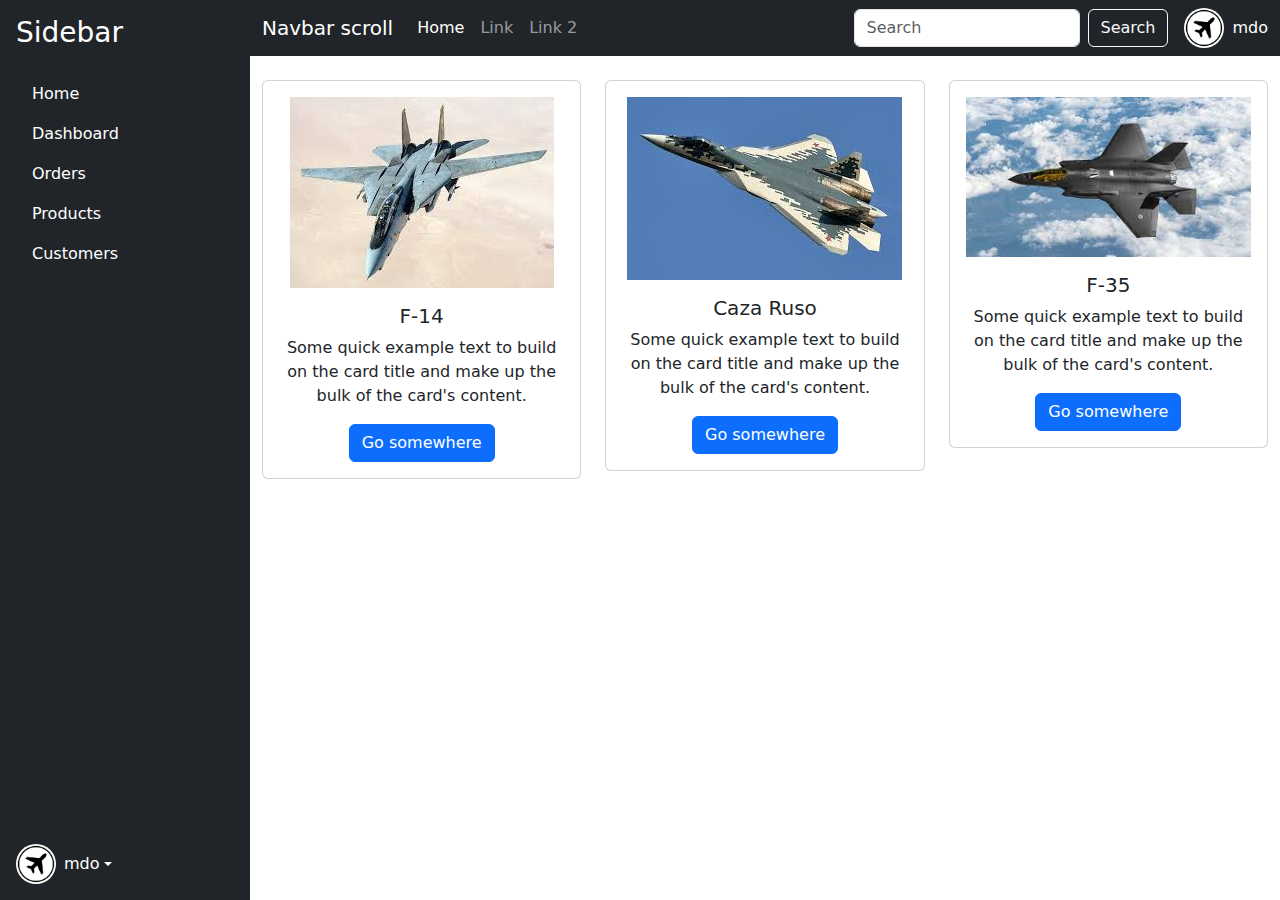
==== Unidad 4/Act_4/Act_6/index.html @ ab8a0d3b "Add files via upload" ====
<!DOCTYPE html>
<html lang="en">
  <head>
    <meta charset="UTF-8" />
    <meta name="viewport" content="width=device-width, initial-scale=1.0" />
    <title>Dashboard</title>
    <link
      href="https://cdn.jsdelivr.net/npm/bootstrap@5.3.0-alpha1/dist/css/bootstrap.min.css"
      rel="stylesheet"
    />
  </head>
  <body>
    <!-- Sidebar -->
    <div class="d-flex vh-100">
      <nav
        class="sidebar bg-dark text-white p-3 d-flex flex-column justify-content-between"
        style="min-width: 250px"
      >
        <div>
          <h3 class="pb-3">Sidebar</h3>
          <ul class="nav flex-column">
            <li class="nav-item">
              <a class="nav-link text-white active" href="#">Home</a>
            </li>
            <li class="nav-item">
              <a class="nav-link text-white" href="#">Dashboard</a>
            </li>
            <li class="nav-item">
              <a class="nav-link text-white" href="#">Orders</a>
            </li>
            <li class="nav-item">
              <a class="nav-link text-white" href="#">Products</a>
            </li>
            <li class="nav-item">
              <a class="nav-link text-white" href="#">Customers</a>
            </li>
          </ul>
        </div>

        <!-- Dropdown -->
        <div class="dropdown">
          <a
            class="nav-link dropdown-toggle text-white d-flex align-items-center"
            href="#"
            id="dropdownMenuButton"
            role="button"
            data-bs-toggle="dropdown"
            aria-expanded="false"
          >
            <!-- Icono -->
            <img
              src="icono2.png"
              alt="Icon"
              class="rounded-circle me-2"
              width="40"
              height="40"
            />
            <span class="text-white active">mdo</span>
          </a>

          <ul class="dropdown-menu" aria-labelledby="dropdownMenuButton">
            <li><a class="dropdown-item" href="#">Profile</a></li>
            <li><a class="dropdown-item" href="#">Settings</a></li>
            <li><hr class="dropdown-divider" /></li>
            <li><a class="dropdown-item" href="#">Logout</a></li>
          </ul>
        </div>
      </nav>

      <!-- Main -->
      <div class="flex-grow-1">
        <!-- Navbar -->
        <nav class="navbar navbar-expand-lg navbar-dark bg-dark">
          <div class="container-fluid">
            <a class="navbar-brand" href="#">Navbar scroll</a>
            <button
              class="navbar-toggler"
              type="button"
              data-bs-toggle="collapse"
              data-bs-target="#navbarNav"
              aria-controls="navbarNav"
              aria-expanded="false"
              aria-label="Toggle navigation"
            >
              <span class="navbar-toggler-icon"></span>
            </button>
            <div class="collapse navbar-collapse" id="navbarNav">
              <ul class="navbar-nav me-auto mb-2 mb-lg-0">
                <li class="nav-item">
                  <a class="nav-link active" aria-current="page" href="#"
                    >Home</a
                  >
                </li>
                <li class="nav-item">
                  <a class="nav-link" href="#">Link</a>
                </li>
                <li class="nav-item">
                  <a class="nav-link" href="#">Link 2</a>
                </li>
              </ul>
              <form class="d-flex">
                <input
                  class="form-control me-2"
                  type="search"
                  placeholder="Search"
                  aria-label="Search"
                />
                <button class="btn btn-outline-light" type="submit">
                  Search
                </button>
              </form>
              <div class="ms-3 d-flex align-items-center">
                <img
                  src="icono2.png"
                  alt="Icon"
                  class="rounded-circle"
                  width="40"
                  height="40"
                />
                <span class="text-white ms-2">mdo</span>
              </div>
            </div>
          </div>
        </nav>

        <!-- Cards -->
        <div class="container mt-4">
          <div class="row">
            <div class="col-md-4">
              <div class="card">
                <div class="card-body text-center">
                  <!-- Imagen en lugar de placeholder -->
                  <img src="f_14.jpeg" alt="Image 1" class="img-fluid mb-3" />
                  <h5 class="card-title">F-14</h5>
                  <p class="card-text">
                    Some quick example text to build on the card title and make
                    up the bulk of the card's content.
                  </p>
                  <a href="#" class="btn btn-primary">Go somewhere</a>
                </div>
              </div>
            </div>
            <div class="col-md-4">
              <div class="card">
                <div class="card-body text-center">
                  <!-- Imagen en lugar de placeholder -->
                  <img src="caza_r.jpeg" alt="Image 2" class="img-fluid mb-3" />
                  <h5 class="card-title">Caza Ruso</h5>
                  <p class="card-text">
                    Some quick example text to build on the card title and make
                    up the bulk of the card's content.
                  </p>
                  <a href="#" class="btn btn-primary">Go somewhere</a>
                </div>
              </div>
            </div>
            <div class="col-md-4">
              <div class="card">
                <div class="card-body text-center">
                  <!-- Imagen en lugar de placeholder -->
                  <img src="f_35.jpeg" alt="Image 3" class="img-fluid mb-3" />
                  <h5 class="card-title">F-35</h5>
                  <p class="card-text">
                    Some quick example text to build on the card title and make
                    up the bulk of the card's content.
                  </p>
                  <a href="#" class="btn btn-primary">Go somewhere</a>
                </div>
              </div>
            </div>
          </div>
        </div>
      </div>
    </div>

    <script src="https://cdn.jsdelivr.net/npm/bootstrap@5.3.0-alpha1/dist/js/bootstrap.bundle.min.js"></script>
  </body>
</html>
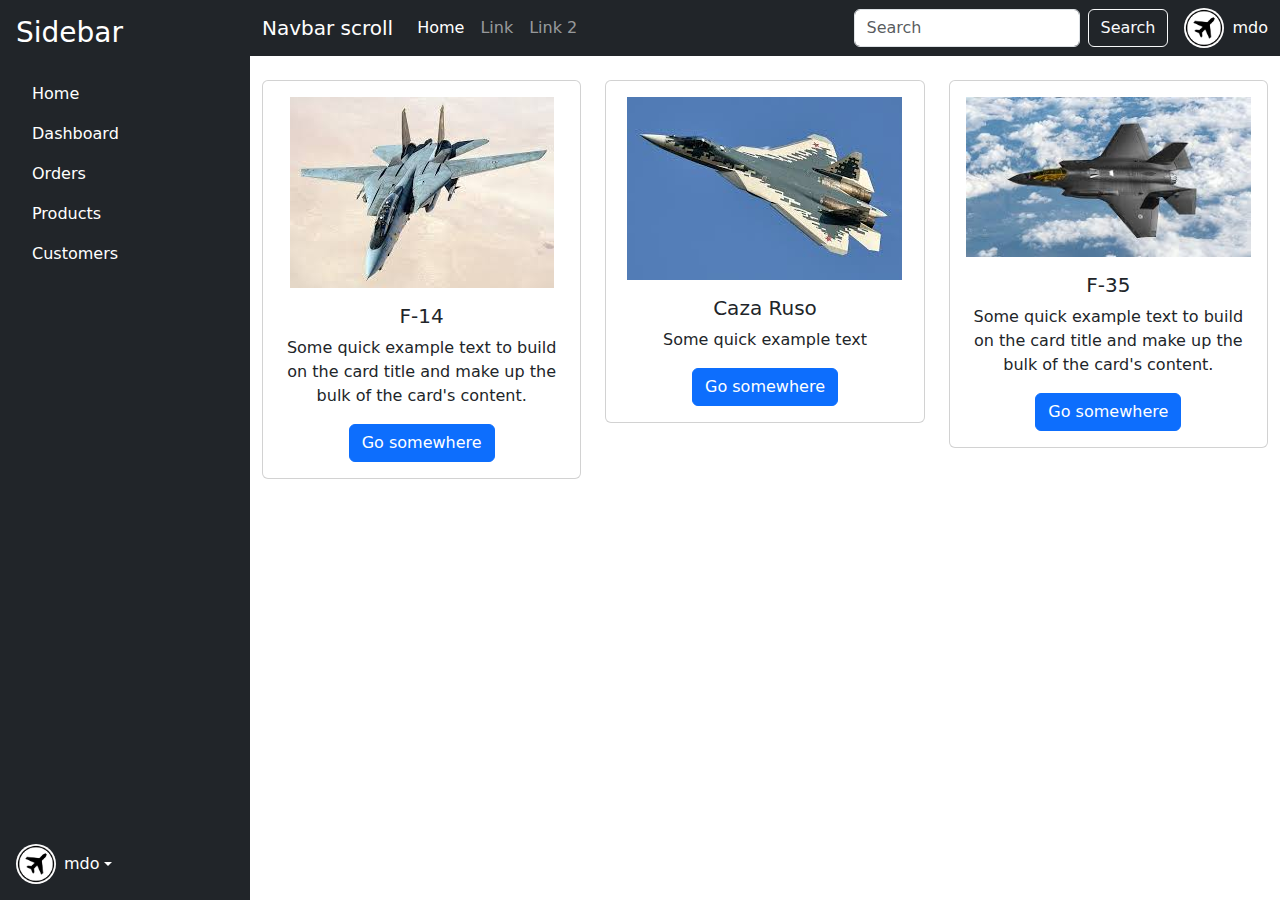
==== commit 04997142: "Texto card" ====
--- a/Unidad 4/Act_4/Act_6/index.html
+++ b/Unidad 4/Act_4/Act_6/index.html
@@ -146,10 +146,7 @@
                   <!-- Imagen en lugar de placeholder -->
                   <img src="caza_r.jpeg" alt="Image 2" class="img-fluid mb-3" />
                   <h5 class="card-title">Caza Ruso</h5>
-                  <p class="card-text">
-                    Some quick example text to build on the card title and make
-                    up the bulk of the card's content.
-                  </p>
+                  <p class="card-text">Some quick example text</p>
                   <a href="#" class="btn btn-primary">Go somewhere</a>
                 </div>
               </div>
